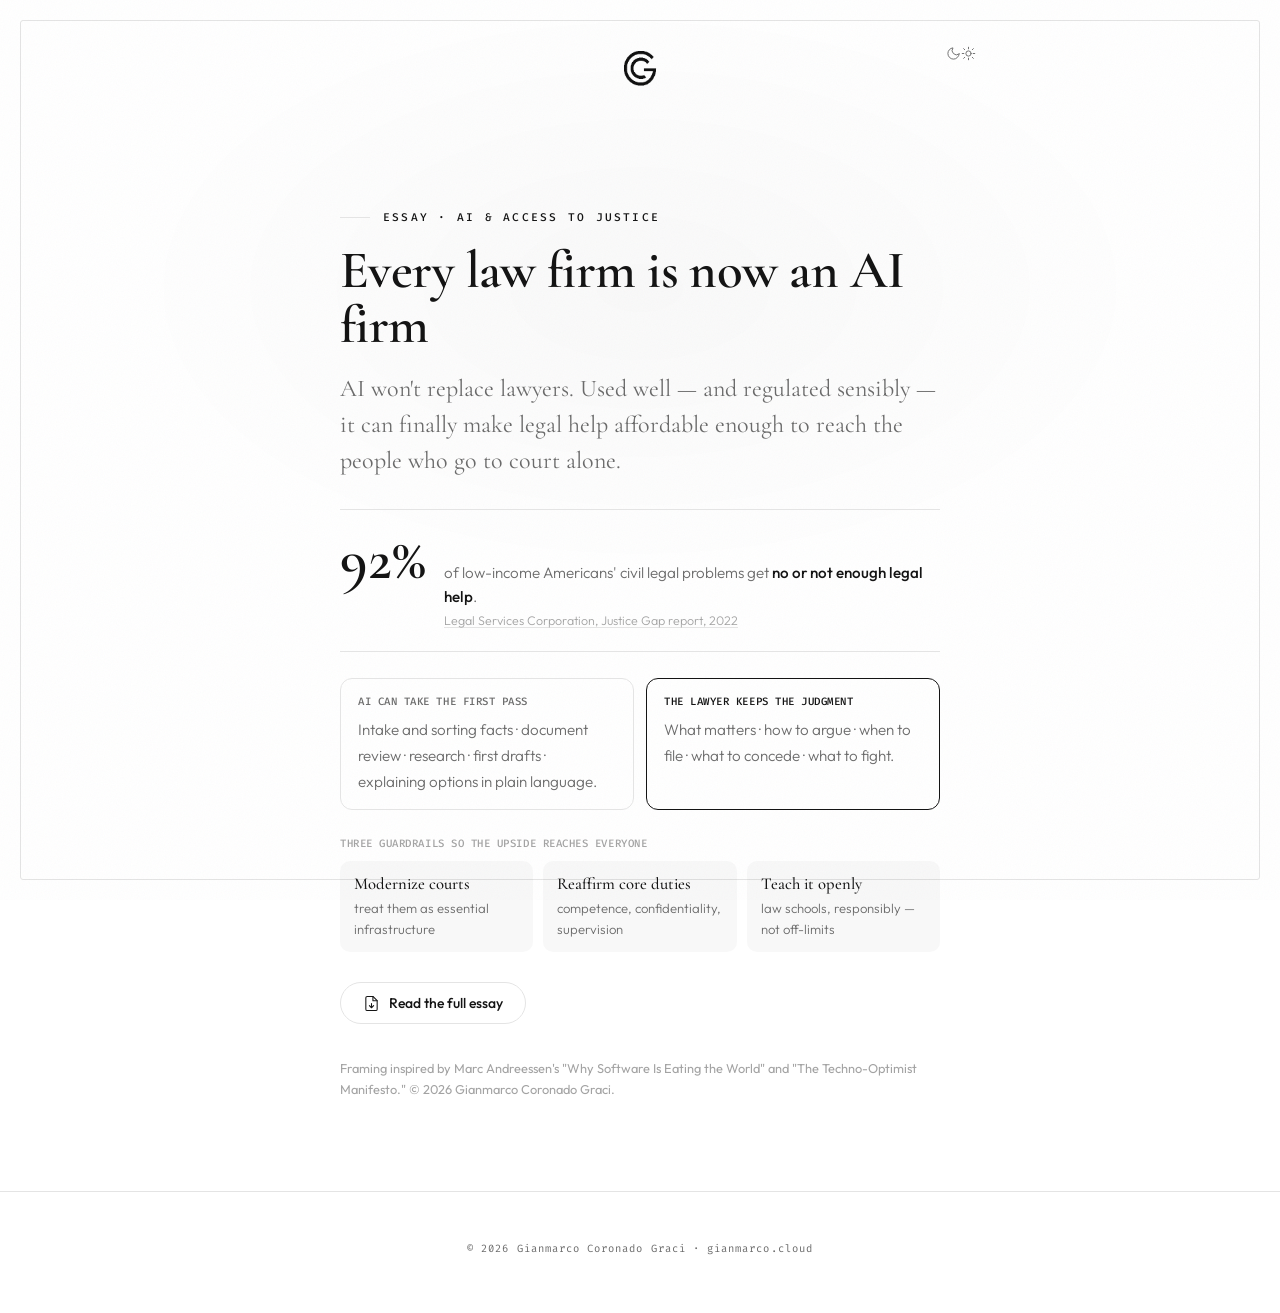
==== ai-justice/index.html @ 753ea98d "Add AI & access-to-justice essay to My work (/ai-justice/) + linked PDF New /ai-justice/ page distil" ====
<!DOCTYPE html>
<html lang="en">
<head>
<meta http-equiv="Content-Security-Policy" content="default-src 'none'; script-src 'unsafe-inline'; style-src 'self' 'unsafe-inline'; font-src 'self'; img-src 'self' data:; connect-src 'none'; frame-src 'none'; object-src 'none'; base-uri 'self'; form-action 'self';">
<meta http-equiv="X-Frame-Options" content="DENY">
<meta name="referrer" content="strict-origin-when-cross-origin">
<meta charset="UTF-8">
<meta name="viewport" content="width=device-width, initial-scale=1.0">
<title>Every law firm is now an AI firm — Gianmarco Coronado Graci</title>
<meta name="description" content="AI won't replace lawyers — used well, it can help close the justice gap. A short essay on AI, access to justice, and the rules that should govern legal technology. By Gianmarco Coronado Graci.">
<link rel="stylesheet" href="/fonts.css">
<link rel="stylesheet" href="/assets/site.css?v=2">
<link rel="icon" href="/favicon.ico" sizes="any">
<link rel="icon" type="image/png" href="/favicon.png" sizes="64x64">
<meta name="theme-color" media="(prefers-color-scheme: light)" content="#FFFFFF">
<meta name="theme-color" media="(prefers-color-scheme: dark)" content="#0B0B0B">
<meta property="og:type" content="article">
<meta property="og:title" content="Every law firm is now an AI firm">
<meta property="og:description" content="AI won't replace lawyers — used well, it can help close the justice gap. A short essay on AI, access to justice, and the rules that should govern legal technology.">
<meta property="og:url" content="https://www.gianmarco.cloud/ai-justice/">
<meta property="og:image" content="https://www.gianmarco.cloud/og.png">
<meta property="og:image:width" content="1200">
<meta property="og:image:height" content="630">
<meta property="og:locale" content="en_US">
<meta name="twitter:card" content="summary_large_image">
<meta name="twitter:title" content="Every law firm is now an AI firm">
<meta name="twitter:description" content="AI won't replace lawyers — used well, it can help close the justice gap.">
<meta name="twitter:image" content="https://www.gianmarco.cloud/og.png">
<link rel="canonical" href="https://www.gianmarco.cloud/ai-justice/">
<script type="application/ld+json">
{
  "@context": "https://schema.org",
  "@type": "Article",
  "headline": "Every law firm is now an AI firm",
  "inLanguage": "en",
  "url": "https://www.gianmarco.cloud/ai-justice/",
  "mainEntityOfPage": "https://www.gianmarco.cloud/ai-justice/",
  "image": "https://www.gianmarco.cloud/og.png",
  "datePublished": "2026-06-19",
  "dateModified": "2026-06-19",
  "author": {"@type": "Person", "name": "Gianmarco Coronado Graci", "url": "https://www.gianmarco.cloud"},
  "publisher": {"@type": "Person", "name": "Gianmarco Coronado Graci", "url": "https://www.gianmarco.cloud"},
  "about": ["Artificial Intelligence", "Access to Justice", "Legal Technology", "Legal Profession", "AI Governance"]
}
</script>
<script>(function(){var d=window.matchMedia&&window.matchMedia('(prefers-color-scheme: dark)').matches;document.documentElement.dataset.theme=d?'dark':'light';})();</script>
<style>
.ess{position:relative;z-index:3;max-width:680px;margin:0 auto;padding:118px 40px 92px}
.ess .kick{font:500 .7rem var(--mono);letter-spacing:.2em;text-transform:uppercase;color:var(--accent);margin-bottom:18px;display:flex;align-items:center;gap:13px}
.ess .kick::before{content:"";height:1px;width:30px;background:var(--border)}
.ess h1{font-family:var(--serif);font-weight:600;letter-spacing:-.01em;font-size:clamp(2.2rem,5.4vw,3.3rem);line-height:1.05;color:var(--text);margin:0 0 18px}
.thesis{font-family:var(--serif);font-weight:400;font-size:clamp(1.24rem,2.7vw,1.5rem);line-height:1.5;color:var(--muted);margin:0 0 30px;max-width:60ch}
.stat{display:flex;gap:18px;align-items:baseline;padding:20px 0;border-top:1px solid var(--border);border-bottom:1px solid var(--border);margin-bottom:26px}
.statnum{font-family:var(--serif);font-weight:600;font-size:clamp(2.8rem,9vw,3.7rem);line-height:1;color:var(--text);flex:none}
.statlab{font:300 .95rem/1.55 var(--sans);color:var(--muted)}
.statlab strong{font-weight:500;color:var(--text)}
.statlab .src{display:block;font-size:.78rem;color:var(--faint);margin-top:3px}
.statlab .src a{color:var(--faint);text-decoration:underline;text-decoration-color:var(--border);text-underline-offset:2px}
.statlab .src a:hover{color:var(--muted)}
.split{display:grid;grid-template-columns:1fr 1fr;gap:12px;margin-bottom:26px}
.split .col{border:1px solid var(--border);border-radius:12px;padding:15px 17px}
.split .col.on{border:1.5px solid var(--text)}
.collab{font:500 .67rem var(--mono);letter-spacing:.05em;text-transform:uppercase;color:var(--muted);margin-bottom:9px}
.split .col.on .collab{color:var(--text)}
.split .col p{font:300 .95rem/1.7 var(--sans);color:var(--muted);margin:0}
.grd{margin-bottom:30px}
.glab{font:500 .67rem var(--mono);letter-spacing:.05em;text-transform:uppercase;color:var(--faint);margin-bottom:11px}
.gcards{display:grid;grid-template-columns:repeat(3,1fr);gap:10px}
.gc{background:rgba(128,128,128,.06);border-radius:10px;padding:13px 14px}
.gc strong{display:block;font:500 1.04rem var(--serif);color:var(--text);margin-bottom:3px}
.gc span{font:300 .82rem/1.45 var(--sans);color:var(--muted)}
.readfull{display:inline-flex;align-items:center;gap:9px;font:500 14px var(--sans);color:var(--text);border:1px solid var(--border);border-radius:999px;padding:11px 22px;text-decoration:none;transition:border-color .3s,background .3s}
.readfull:hover{border-color:var(--accent);background:rgba(128,128,128,.05)}
.readfull svg{width:17px;height:17px;flex:none}
.essnote{font:400 .8rem/1.6 var(--sans);color:var(--faint);margin-top:34px}
@media (max-width:560px){.ess{padding:80px 22px 64px}.split,.gcards{grid-template-columns:1fr}.stat{flex-direction:column;gap:8px}}
</style>
</head>
<body>
<div class="frame"></div>

<header class="page-head">
  <div class="page-ctrls">
    <button class="ctl" type="button" onclick="toggleTheme()" aria-label="Toggle theme">
      <svg class="icon-moon" viewBox="0 0 24 24" fill="none" stroke="currentColor" stroke-width="1.5" stroke-linecap="round" stroke-linejoin="round"><path d="M21 12.79A9 9 0 1 1 11.21 3 7 7 0 0 0 21 12.79z"/></svg>
      <svg class="icon-sun" viewBox="0 0 24 24" fill="none" stroke="currentColor" stroke-width="1.5" stroke-linecap="round" stroke-linejoin="round"><circle cx="12" cy="12" r="4.2"/><path d="M12 2v2.5M12 19.5V22M4.22 4.22l1.77 1.77M18.01 18.01l1.77 1.77M2 12h2.5M19.5 12H22M4.22 19.78l1.77-1.77M18.01 5.99l1.77-1.77"/></svg>
    </button>
  </div>
  <a class="page-mark" href="/" aria-label="Gianmarco Coronado Graci — home">
    <img src="/assets/monogram.png" alt="GCG monogram" width="46" height="41">
  </a>
</header>

<main class="ess">
  <p class="kick">Essay · AI &amp; access to justice</p>
  <h1>Every law firm is now an AI firm</h1>
  <p class="thesis">AI won't replace lawyers. Used well — and regulated sensibly — it can finally make legal help affordable enough to reach the people who go to court alone.</p>

  <div class="stat">
    <div class="statnum">92%</div>
    <div class="statlab">of low-income Americans' civil legal problems get <strong>no or not enough legal help</strong>.<span class="src"><a href="https://justicegap.lsc.gov/resource/2022-justice-gap-report/" target="_blank" rel="noopener noreferrer">Legal Services Corporation, Justice Gap report, 2022</a></span></div>
  </div>

  <div class="split">
    <div class="col">
      <div class="collab">AI can take the first pass</div>
      <p>Intake and sorting facts · document review · research · first drafts · explaining options in plain language.</p>
    </div>
    <div class="col on">
      <div class="collab">The lawyer keeps the judgment</div>
      <p>What matters · how to argue · when to file · what to concede · what to fight.</p>
    </div>
  </div>

  <div class="grd">
    <div class="glab">Three guardrails so the upside reaches everyone</div>
    <div class="gcards">
      <div class="gc"><strong>Modernize courts</strong><span>treat them as essential infrastructure</span></div>
      <div class="gc"><strong>Reaffirm core duties</strong><span>competence, confidentiality, supervision</span></div>
      <div class="gc"><strong>Teach it openly</strong><span>law schools, responsibly — not off-limits</span></div>
    </div>
  </div>

  <p>
    <a class="readfull" href="/ai-justice/every-law-firm-is-an-ai-firm.pdf">
      <svg viewBox="0 0 24 24" fill="none" stroke="currentColor" stroke-width="1.5" stroke-linecap="round" stroke-linejoin="round"><path d="M14 2H6a2 2 0 0 0-2 2v16a2 2 0 0 0 2 2h12a2 2 0 0 0 2-2V8z"/><path d="M14 2v6h6"/><path d="M12 18v-6M9 15l3 3 3-3"/></svg>
      Read the full essay
    </a>
  </p>

  <p class="essnote">Framing inspired by Marc Andreessen's "Why Software Is Eating the World" and "The Techno-Optimist Manifesto." &copy; <span id="yr">2026</span> Gianmarco Coronado Graci.</p>
</main>

<footer>
  <p class="foot-copy">&copy; <span id="yr2">2026</span> Gianmarco Coronado Graci · <a href="/">gianmarco.cloud</a></p>
</footer>

<script>
  function toggleTheme(){var r=document.documentElement;r.dataset.theme=r.dataset.theme==='dark'?'light':'dark';}
  (function(){var y=new Date().getFullYear();var a=document.getElementById('yr'),b=document.getElementById('yr2');if(a)a.textContent=y;if(b)b.textContent=y;})();
</script>
</body>
</html>
---- fonts.css ----
/* Self-hosted Google Fonts — eliminates GDPR concern of loading from Google servers */

/* Cormorant Garamond — italic 500 */
/* latin-ext */
@font-face {
  font-family: 'Cormorant Garamond';
  font-style: italic;
  font-weight: 500;
  font-display: swap;
  src: url(fonts/cormorant-garamond-italic-500-latin-ext.woff2) format('woff2');
  unicode-range: U+0100-02BA, U+02BD-02C5, U+02C7-02CC, U+02CE-02D7, U+02DD-02FF, U+0304, U+0308, U+0329, U+1D00-1DBF, U+1E00-1E9F, U+1EF2-1EFF, U+2020, U+20A0-20AB, U+20AD-20C0, U+2113, U+2C60-2C7F, U+A720-A7FF;
}
/* latin */
@font-face {
  font-family: 'Cormorant Garamond';
  font-style: italic;
  font-weight: 500;
  font-display: swap;
  src: url(fonts/cormorant-garamond-italic-500-latin.woff2) format('woff2');
  unicode-range: U+0000-00FF, U+0131, U+0152-0153, U+02BB-02BC, U+02C6, U+02DA, U+02DC, U+0304, U+0308, U+0329, U+2000-206F, U+20AC, U+2122, U+2191, U+2193, U+2212, U+2215, U+FEFF, U+FFFD;
}

/* Cormorant Garamond — normal 400 */
/* latin-ext */
@font-face {
  font-family: 'Cormorant Garamond';
  font-style: normal;
  font-weight: 400;
  font-display: swap;
  src: url(fonts/cormorant-garamond-normal-400-latin-ext.woff2) format('woff2');
  unicode-range: U+0100-02BA, U+02BD-02C5, U+02C7-02CC, U+02CE-02D7, U+02DD-02FF, U+0304, U+0308, U+0329, U+1D00-1DBF, U+1E00-1E9F, U+1EF2-1EFF, U+2020, U+20A0-20AB, U+20AD-20C0, U+2113, U+2C60-2C7F, U+A720-A7FF;
}
/* latin */
@font-face {
  font-family: 'Cormorant Garamond';
  font-style: normal;
  font-weight: 400;
  font-display: swap;
  src: url(fonts/cormorant-garamond-normal-400-latin.woff2) format('woff2');
  unicode-range: U+0000-00FF, U+0131, U+0152-0153, U+02BB-02BC, U+02C6, U+02DA, U+02DC, U+0304, U+0308, U+0329, U+2000-206F, U+20AC, U+2122, U+2191, U+2193, U+2212, U+2215, U+FEFF, U+FFFD;
}

/* Cormorant Garamond — normal 500 */
/* latin-ext */
@font-face {
  font-family: 'Cormorant Garamond';
  font-style: normal;
  font-weight: 500;
  font-display: swap;
  src: url(fonts/cormorant-garamond-normal-500-latin-ext.woff2) format('woff2');
  unicode-range: U+0100-02BA, U+02BD-02C5, U+02C7-02CC, U+02CE-02D7, U+02DD-02FF, U+0304, U+0308, U+0329, U+1D00-1DBF, U+1E00-1E9F, U+1EF2-1EFF, U+2020, U+20A0-20AB, U+20AD-20C0, U+2113, U+2C60-2C7F, U+A720-A7FF;
}
/* latin */
@font-face {
  font-family: 'Cormorant Garamond';
  font-style: normal;
  font-weight: 500;
  font-display: swap;
  src: url(fonts/cormorant-garamond-normal-500-latin.woff2) format('woff2');
  unicode-range: U+0000-00FF, U+0131, U+0152-0153, U+02BB-02BC, U+02C6, U+02DA, U+02DC, U+0304, U+0308, U+0329, U+2000-206F, U+20AC, U+2122, U+2191, U+2193, U+2212, U+2215, U+FEFF, U+FFFD;
}

/* Cormorant Garamond — normal 600 */
/* latin-ext */
@font-face {
  font-family: 'Cormorant Garamond';
  font-style: normal;
  font-weight: 600;
  font-display: swap;
  src: url(fonts/cormorant-garamond-normal-600-latin-ext.woff2) format('woff2');
  unicode-range: U+0100-02BA, U+02BD-02C5, U+02C7-02CC, U+02CE-02D7, U+02DD-02FF, U+0304, U+0308, U+0329, U+1D00-1DBF, U+1E00-1E9F, U+1EF2-1EFF, U+2020, U+20A0-20AB, U+20AD-20C0, U+2113, U+2C60-2C7F, U+A720-A7FF;
}
/* latin */
@font-face {
  font-family: 'Cormorant Garamond';
  font-style: normal;
  font-weight: 600;
  font-display: swap;
  src: url(fonts/cormorant-garamond-normal-600-latin.woff2) format('woff2');
  unicode-range: U+0000-00FF, U+0131, U+0152-0153, U+02BB-02BC, U+02C6, U+02DA, U+02DC, U+0304, U+0308, U+0329, U+2000-206F, U+20AC, U+2122, U+2191, U+2193, U+2212, U+2215, U+FEFF, U+FFFD;
}

/* Fira Code — normal 400 */
/* latin-ext */
@font-face {
  font-family: 'Fira Code';
  font-style: normal;
  font-weight: 400;
  font-display: swap;
  src: url(fonts/fira-code-400-latin-ext.woff2) format('woff2');
  unicode-range: U+0100-02BA, U+02BD-02C5, U+02C7-02CC, U+02CE-02D7, U+02DD-02FF, U+0304, U+0308, U+0329, U+1D00-1DBF, U+1E00-1E9F, U+1EF2-1EFF, U+2020, U+20A0-20AB, U+20AD-20C0, U+2113, U+2C60-2C7F, U+A720-A7FF;
}
/* latin */
@font-face {
  font-family: 'Fira Code';
  font-style: normal;
  font-weight: 400;
  font-display: swap;
  src: url(fonts/fira-code-400-latin.woff2) format('woff2');
  unicode-range: U+0000-00FF, U+0131, U+0152-0153, U+02BB-02BC, U+02C6, U+02DA, U+02DC, U+0304, U+0308, U+0329, U+2000-206F, U+20AC, U+2122, U+2191, U+2193, U+2212, U+2215, U+FEFF, U+FFFD;
}

/* Fira Code — normal 500 */
/* latin-ext */
@font-face {
  font-family: 'Fira Code';
  font-style: normal;
  font-weight: 500;
  font-display: swap;
  src: url(fonts/fira-code-500-latin-ext.woff2) format('woff2');
  unicode-range: U+0100-02BA, U+02BD-02C5, U+02C7-02CC, U+02CE-02D7, U+02DD-02FF, U+0304, U+0308, U+0329, U+1D00-1DBF, U+1E00-1E9F, U+1EF2-1EFF, U+2020, U+20A0-20AB, U+20AD-20C0, U+2113, U+2C60-2C7F, U+A720-A7FF;
}
/* latin */
@font-face {
  font-family: 'Fira Code';
  font-style: normal;
  font-weight: 500;
  font-display: swap;
  src: url(fonts/fira-code-500-latin.woff2) format('woff2');
  unicode-range: U+0000-00FF, U+0131, U+0152-0153, U+02BB-02BC, U+02C6, U+02DA, U+02DC, U+0304, U+0308, U+0329, U+2000-206F, U+20AC, U+2122, U+2191, U+2193, U+2212, U+2215, U+FEFF, U+FFFD;
}

/* Outfit — normal 300 */
/* latin-ext */
@font-face {
  font-family: 'Outfit';
  font-style: normal;
  font-weight: 300;
  font-display: swap;
  src: url(fonts/outfit-300-latin-ext.woff2) format('woff2');
  unicode-range: U+0100-02BA, U+02BD-02C5, U+02C7-02CC, U+02CE-02D7, U+02DD-02FF, U+0304, U+0308, U+0329, U+1D00-1DBF, U+1E00-1E9F, U+1EF2-1EFF, U+2020, U+20A0-20AB, U+20AD-20C0, U+2113, U+2C60-2C7F, U+A720-A7FF;
}
/* latin */
@font-face {
  font-family: 'Outfit';
  font-style: normal;
  font-weight: 300;
  font-display: swap;
  src: url(fonts/outfit-300-latin.woff2) format('woff2');
  unicode-range: U+0000-00FF, U+0131, U+0152-0153, U+02BB-02BC, U+02C6, U+02DA, U+02DC, U+0304, U+0308, U+0329, U+2000-206F, U+20AC, U+2122, U+2191, U+2193, U+2212, U+2215, U+FEFF, U+FFFD;
}

/* Outfit — normal 400 */
/* latin-ext */
@font-face {
  font-family: 'Outfit';
  font-style: normal;
  font-weight: 400;
  font-display: swap;
  src: url(fonts/outfit-400-latin-ext.woff2) format('woff2');
  unicode-range: U+0100-02BA, U+02BD-02C5, U+02C7-02CC, U+02CE-02D7, U+02DD-02FF, U+0304, U+0308, U+0329, U+1D00-1DBF, U+1E00-1E9F, U+1EF2-1EFF, U+2020, U+20A0-20AB, U+20AD-20C0, U+2113, U+2C60-2C7F, U+A720-A7FF;
}
/* latin */
@font-face {
  font-family: 'Outfit';
  font-style: normal;
  font-weight: 400;
  font-display: swap;
  src: url(fonts/outfit-400-latin.woff2) format('woff2');
  unicode-range: U+0000-00FF, U+0131, U+0152-0153, U+02BB-02BC, U+02C6, U+02DA, U+02DC, U+0304, U+0308, U+0329, U+2000-206F, U+20AC, U+2122, U+2191, U+2193, U+2212, U+2215, U+FEFF, U+FFFD;
}

/* Outfit — normal 500 */
/* latin-ext */
@font-face {
  font-family: 'Outfit';
  font-style: normal;
  font-weight: 500;
  font-display: swap;
  src: url(fonts/outfit-500-latin-ext.woff2) format('woff2');
  unicode-range: U+0100-02BA, U+02BD-02C5, U+02C7-02CC, U+02CE-02D7, U+02DD-02FF, U+0304, U+0308, U+0329, U+1D00-1DBF, U+1E00-1E9F, U+1EF2-1EFF, U+2020, U+20A0-20AB, U+20AD-20C0, U+2113, U+2C60-2C7F, U+A720-A7FF;
}
/* latin */
@font-face {
  font-family: 'Outfit';
  font-style: normal;
  font-weight: 500;
  font-display: swap;
  src: url(fonts/outfit-500-latin.woff2) format('woff2');
  unicode-range: U+0000-00FF, U+0131, U+0152-0153, U+02BB-02BC, U+02C6, U+02DA, U+02DC, U+0304, U+0308, U+0329, U+2000-206F, U+20AC, U+2122, U+2191, U+2193, U+2212, U+2215, U+FEFF, U+FFFD;
}
---- assets/site.css ----
/* ============================================================
   site.css — shared styles for gianmarco.cloud expertise pages
   Design tokens & base lifted from the homepage so the pillar
   pages match exactly. The homepage keeps its own inline styles;
   this file powers /cyber/ and the Spanish page /es/ciberseguridad/.
   Keep visual parity with index.html.
   ============================================================ */

:root{
  --bg:#FFFFFF;
  --text:#141414;
  --muted:#6B6B6B;
  --faint:#A3A3A3;
  --accent:#141414;
  --border:#E4E4E4;
  --grain:.04;
  --glow:rgba(0,0,0,.025);
  --mono-filter:none;
  --serif:'Cormorant Garamond',Georgia,serif;
  --sans:'Outfit',-apple-system,sans-serif;
  --mono:'Fira Code',monospace;
  --tt:.5s cubic-bezier(.4,0,.2,1);
}
[data-theme="dark"]{
  --bg:#0B0B0B;
  --text:#F4F4F4;
  --muted:#9A9A9A;
  --faint:#5C5C5C;
  --accent:#F4F4F4;
  --border:#262626;
  --grain:.05;
  --glow:rgba(255,255,255,.035);
  --mono-filter:invert(1);
}

*{margin:0;padding:0;box-sizing:border-box}
html{-webkit-font-smoothing:antialiased;text-rendering:optimizeLegibility;scroll-behavior:smooth}
body{
  background:var(--bg);
  color:var(--text);
  font-family:var(--sans);
  position:relative;
  transition:background var(--tt),color var(--tt);
  overflow-x:hidden;
}
body::after{
  content:"";position:fixed;inset:0;pointer-events:none;z-index:0;
  background:radial-gradient(ellipse 58% 46% at 50% 32%,var(--glow),transparent 70%);
  transition:background var(--tt);
}
body::before{
  content:"";position:fixed;inset:0;pointer-events:none;z-index:2;
  opacity:var(--grain);transition:opacity var(--tt);
  background-image:url("data:image/svg+xml,%3Csvg xmlns='http://www.w3.org/2000/svg' width='180' height='180'%3E%3Cfilter id='n'%3E%3CfeTurbulence type='fractalNoise' baseFrequency='0.85' numOctaves='3' stitchTiles='stitch'/%3E%3C/filter%3E%3Crect width='100%25' height='100%25' filter='url(%23n)'/%3E%3C/svg%3E");
}

/* ── calling-card frame (brand signature) ── */
.frame{
  position:fixed;inset:20px;z-index:1;pointer-events:none;
  border:1px solid var(--border);border-radius:3px;
  transition:border-color var(--tt);
  animation:fadeIn 1.4s var(--tt) .15s both;
}

/* ── page header / nav ── */
.page-head{
  position:relative;z-index:3;
  max-width:760px;margin:0 auto;
  padding:46px 40px 0;
  text-align:center;
  animation:up .8s var(--tt) .1s both;
}
.page-ctrls{position:absolute;top:42px;right:40px;display:flex;align-items:center;gap:16px}
.page-mark{display:inline-flex;width:46px;flex:none}
.page-mark img{
  width:100%;height:auto;display:block;filter:var(--mono-filter,none);
  transition:transform .8s cubic-bezier(.22,1,.36,1),filter var(--tt);
}
.page-mark:hover img{transform:rotate(360deg)}
.page-nav{display:flex;align-items:center;gap:20px;flex-wrap:wrap;justify-content:flex-end}
.page-nav a{
  font-family:var(--mono);font-size:.7rem;letter-spacing:.16em;text-transform:uppercase;
  color:var(--muted);text-decoration:none;transition:color .35s ease;
}
.page-nav a:hover{color:var(--accent)}
.page-nav a[aria-current="page"]{color:var(--accent)}
.page-lang{
  font-family:var(--mono);font-size:.7rem;letter-spacing:.16em;text-transform:uppercase;
  color:var(--muted);text-decoration:none;border:1px solid var(--border);border-radius:100px;
  padding:5px 11px;transition:color .35s ease,border-color .35s ease;
}
.page-lang:hover{color:var(--accent);border-color:var(--accent)}
.ctl{
  background:none;border:none;cursor:pointer;color:var(--muted);
  padding:4px;line-height:1;display:inline-flex;align-items:center;
  transition:color .35s ease;
}
.ctl:hover{color:var(--accent)}
.ctl svg{width:15px;height:15px;display:block}
.icon-sun{display:none}
[data-theme="dark"] .icon-sun{display:block}
[data-theme="dark"] .icon-moon{display:none}

/* ── article ── */
.article{
  position:relative;z-index:3;
  max-width:680px;margin:0 auto;
  padding:118px 40px 96px;
}
.article .kicker{
  font-family:var(--mono);font-size:.7rem;letter-spacing:.24em;text-transform:uppercase;
  color:var(--accent);margin-bottom:22px;display:flex;align-items:center;gap:13px;
}
.article .kicker::before{content:"";height:1px;width:30px;background:var(--border);transition:background var(--tt)}
.article h1{
  font-family:var(--serif);font-weight:500;letter-spacing:-.01em;
  font-size:clamp(2.3rem,5.6vw,3.5rem);line-height:1.06;color:var(--text);
}
.article h1 em{font-style:italic}
.article .lede{
  font-family:var(--serif);font-weight:400;
  font-size:clamp(1.28rem,2.7vw,1.55rem);line-height:1.5;
  color:var(--muted);margin-top:24px;
}
.article h2{
  font-family:var(--serif);font-weight:500;letter-spacing:-.005em;
  font-size:clamp(1.5rem,3.1vw,1.95rem);line-height:1.2;color:var(--text);
  margin-top:56px;margin-bottom:16px;
}
.article h3{
  font-family:var(--serif);font-weight:500;font-size:1.32rem;line-height:1.3;color:var(--text);
  margin-top:34px;margin-bottom:10px;
}
.article p{
  font-family:var(--sans);font-weight:300;font-size:1.04rem;line-height:1.78;
  color:var(--text);margin-bottom:18px;
}
.article p.note{font-size:.92rem;color:var(--muted);font-style:italic}
.article ul,.article ol{margin:0 0 18px 1.15em;padding:0}
.article li{
  font-family:var(--sans);font-weight:300;font-size:1.04rem;line-height:1.7;
  color:var(--text);margin-bottom:9px;
}
.article strong{font-weight:500;color:var(--text)}
.article a{
  color:var(--text);text-decoration:underline;text-decoration-color:var(--faint);
  text-underline-offset:3px;transition:text-decoration-color .35s ease;
}
.article a:hover{text-decoration-color:var(--accent)}
.article hr{
  border:none;height:1px;background:var(--border);
  width:64px;margin:48px 0;transition:background var(--tt);
}

/* topical cross-links at the foot of an article */
.article .cross-link{
  display:flex;align-items:center;justify-content:space-between;gap:22px;
  margin-top:30px;padding:19px 0;border-top:1px solid var(--border);
  text-decoration:none;color:inherit;transition:border-color var(--tt);
}
.cross-link .cl-label{
  font-family:var(--mono);font-size:.66rem;letter-spacing:.2em;text-transform:uppercase;
  color:var(--muted);display:block;margin-bottom:7px;
}
.cross-link .cl-title{
  font-family:var(--serif);font-size:1.4rem;font-weight:500;line-height:1.25;
  display:block;transition:color .35s ease;
}
.cross-link:hover .cl-title{color:var(--accent)}
.cross-link .cl-arrow{flex-shrink:0;color:var(--faint);transition:transform .35s ease,color .35s ease}
.cross-link:hover .cl-arrow{transform:translateX(4px);color:var(--accent)}
.cross-link .cl-arrow svg{display:block;width:18px;height:18px}

/* ── footer ── */
footer{
  padding:50px 40px 58px;border-top:1px solid var(--border);text-align:center;
  position:relative;z-index:3;transition:border-color var(--tt);
}
.foot-copy{font-family:var(--mono);font-size:.66rem;letter-spacing:.1em;color:var(--muted)}
.foot-copy a{color:var(--muted);text-decoration:none;transition:color .35s ease}
.foot-copy a:hover{color:var(--accent)}

@keyframes up{from{opacity:0;transform:translateY(11px)}to{opacity:1;transform:translateY(0)}}
@keyframes fadeIn{from{opacity:0}to{opacity:1}}

@media (max-width:560px){
  .frame{inset:13px}
  .page-head{padding:32px 22px 0;gap:14px}
  .page-nav{gap:14px}
  .article{padding:72px 22px 64px}
  footer{padding:42px 22px 50px}
}
@media (prefers-reduced-motion:reduce){
  *{animation-duration:.001ms!important;animation-delay:0ms!important}
}
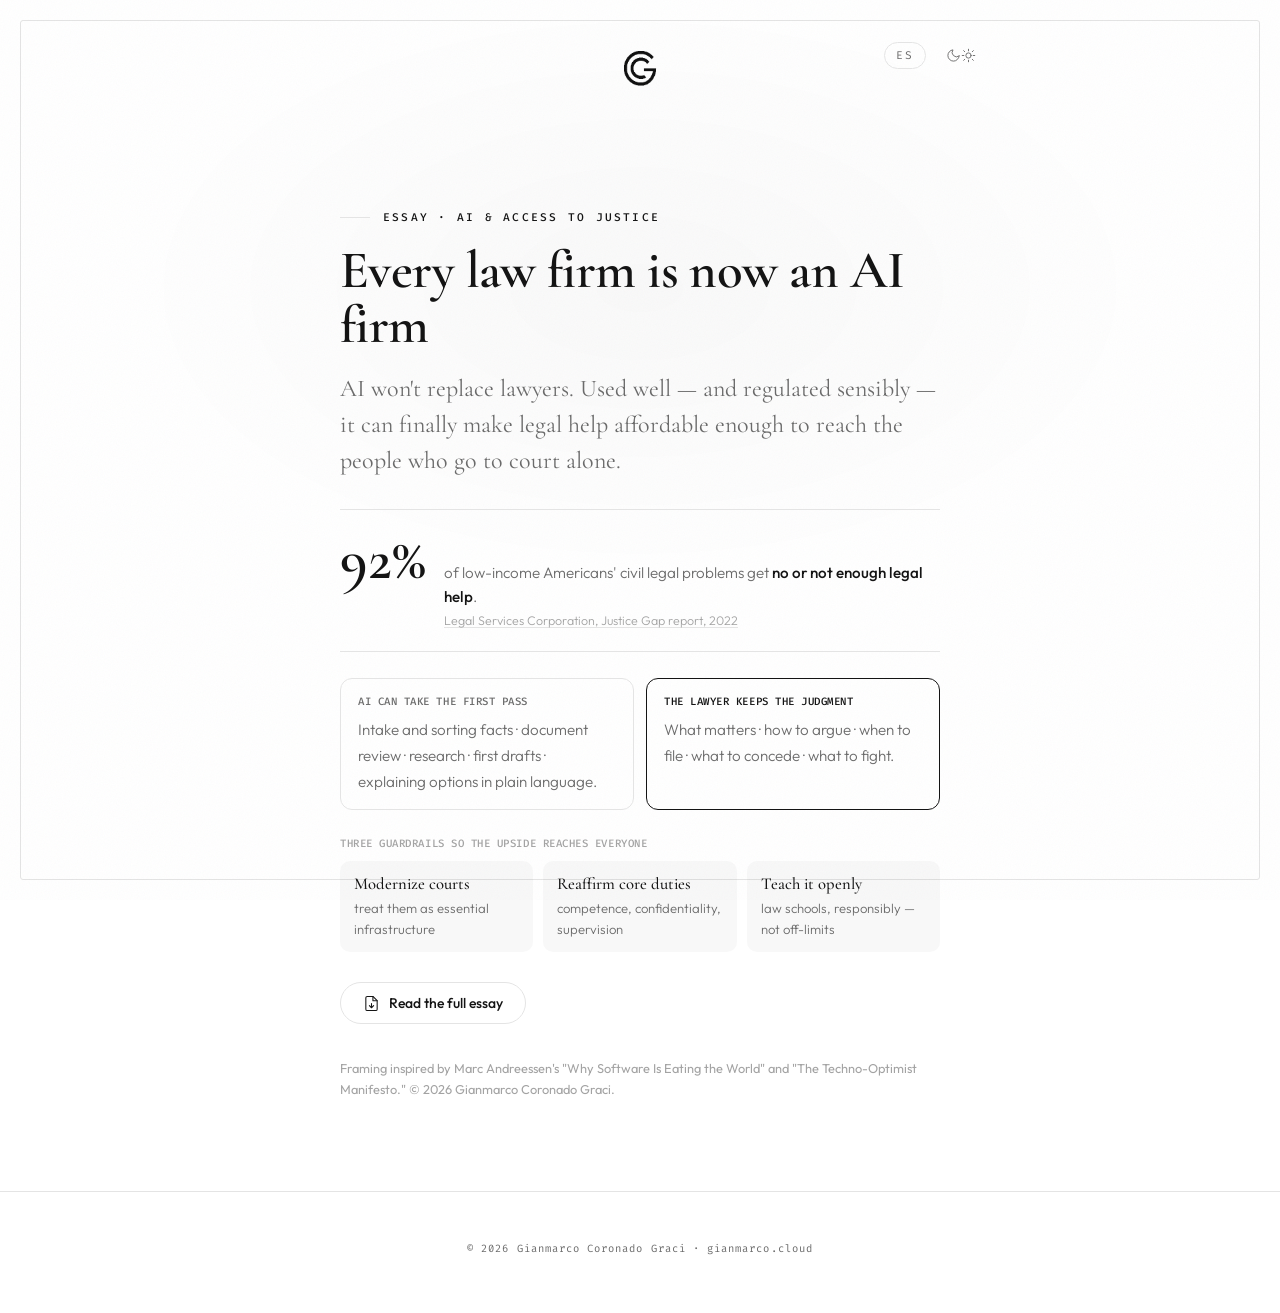
==== commit b5a82cdf: "Share cards + hero sub-line + a11y/perf polish - Add 5 custom per-page OG/Twitter share cards (home," ====
--- a/ai-justice/index.html
+++ b/ai-justice/index.html
@@ -18,15 +18,21 @@
 <meta property="og:title" content="Every law firm is now an AI firm">
 <meta property="og:description" content="AI won't replace lawyers — used well, it can help close the justice gap. A short essay on AI, access to justice, and the rules that should govern legal technology.">
 <meta property="og:url" content="https://www.gianmarco.cloud/ai-justice/">
-<meta property="og:image" content="https://www.gianmarco.cloud/og.png">
+<meta property="og:image" content="https://www.gianmarco.cloud/assets/og-essay.png">
+<meta property="og:image:alt" content="Every law firm is now an AI firm — AI &amp; the access-to-justice gap">
+<meta property="og:image:type" content="image/png">
 <meta property="og:image:width" content="1200">
 <meta property="og:image:height" content="630">
 <meta property="og:locale" content="en_US">
+<meta property="og:locale:alternate" content="es_MX">
 <meta name="twitter:card" content="summary_large_image">
 <meta name="twitter:title" content="Every law firm is now an AI firm">
 <meta name="twitter:description" content="AI won't replace lawyers — used well, it can help close the justice gap.">
-<meta name="twitter:image" content="https://www.gianmarco.cloud/og.png">
+<meta name="twitter:image" content="https://www.gianmarco.cloud/assets/og-essay.png">
 <link rel="canonical" href="https://www.gianmarco.cloud/ai-justice/">
+<link rel="alternate" hreflang="en" href="https://www.gianmarco.cloud/ai-justice/">
+<link rel="alternate" hreflang="es" href="https://www.gianmarco.cloud/es/ia-justicia/">
+<link rel="alternate" hreflang="x-default" href="https://www.gianmarco.cloud/ai-justice/">
 <script type="application/ld+json">
 {
   "@context": "https://schema.org",
@@ -81,6 +87,7 @@
 
 <header class="page-head">
   <div class="page-ctrls">
+    <a class="page-lang" href="/es/ia-justicia/" hreflang="es" lang="es">ES</a>
     <button class="ctl" type="button" onclick="toggleTheme()" aria-label="Toggle theme">
       <svg class="icon-moon" viewBox="0 0 24 24" fill="none" stroke="currentColor" stroke-width="1.5" stroke-linecap="round" stroke-linejoin="round"><path d="M21 12.79A9 9 0 1 1 11.21 3 7 7 0 0 0 21 12.79z"/></svg>
       <svg class="icon-sun" viewBox="0 0 24 24" fill="none" stroke="currentColor" stroke-width="1.5" stroke-linecap="round" stroke-linejoin="round"><circle cx="12" cy="12" r="4.2"/><path d="M12 2v2.5M12 19.5V22M4.22 4.22l1.77 1.77M18.01 18.01l1.77 1.77M2 12h2.5M19.5 12H22M4.22 19.78l1.77-1.77M18.01 5.99l1.77-1.77"/></svg>
